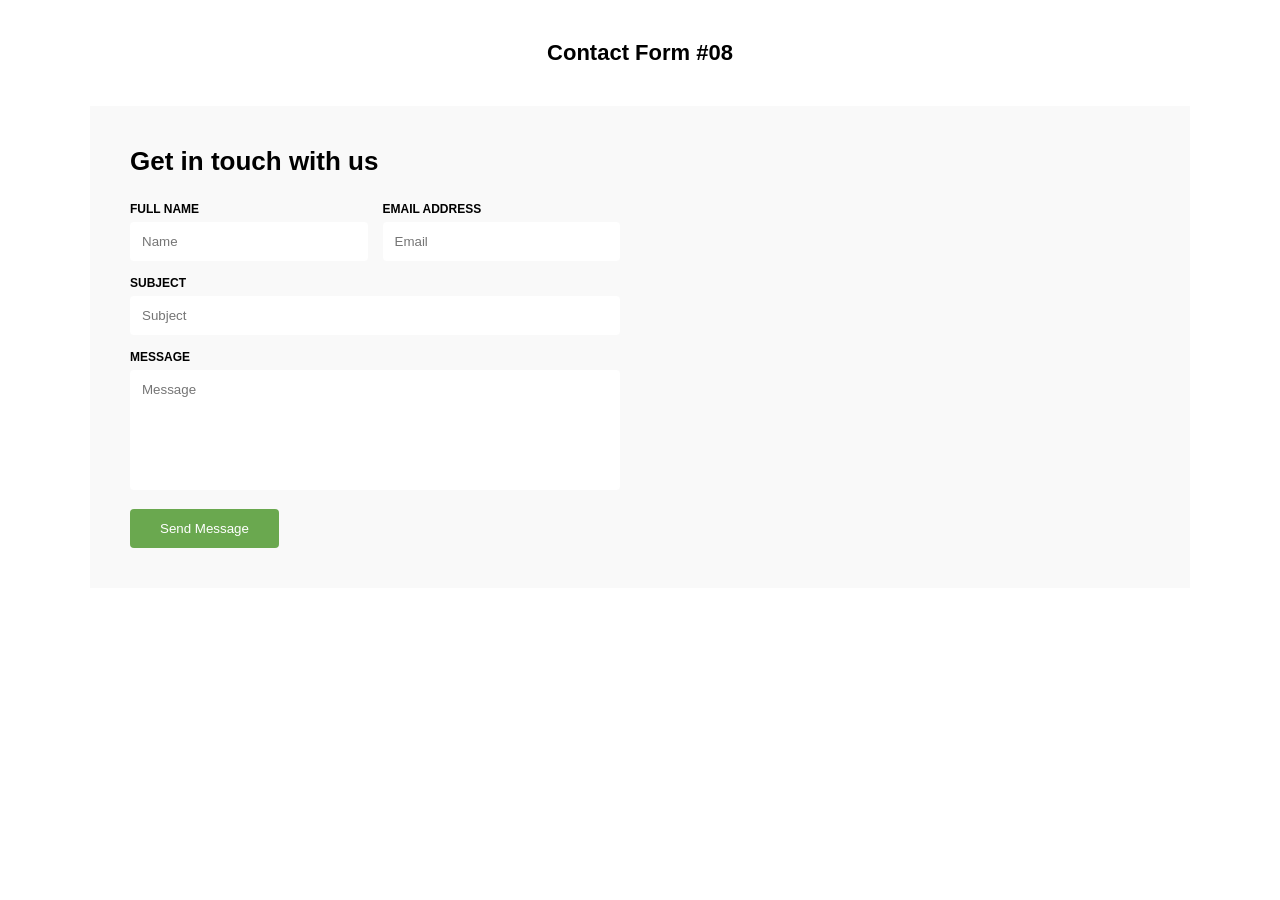
==== index.html @ e4a3cada "Add files via upload" ====
<!DOCTYPE html>
<html lang="en">
<head>
<meta charset="UTF-8">
<title>Contact Form #08</title>
<style>
*{
    margin:0;
    padding:0;
    box-sizing:border-box;
    font-family: Arial, sans-serif;
}

body{
    background:#ffffff;
}

.title{
    text-align:center;
    margin:40px 0;
    font-size:22px;
    font-weight:600;
}

.contact-container{
    max-width:1100px;
    margin:auto;
    background:#f9f9f9;
    display:grid;
    grid-template-areas:
        "form image";
    grid-template-columns: 1fr 1fr;
    padding:40px;
    gap:30px;
}

.contact-form{
    grid-area: form;
}

.contact-form h2{
    margin-bottom:25px;
    font-size:26px;
}

.form-grid{
    display:grid;
    grid-template-areas:
        "name email"
        "subject subject"
        "message message"
        "button button";
    gap:15px;
}

.name{ grid-area:name; }
.email{ grid-area:email; }
.subject{ grid-area:subject; }
.message{ grid-area:message; }
.button{ grid-area:button; }

label{
    font-size:12px;
    font-weight:600;
    display:block;
    margin-bottom:6px;
}

input, textarea{
    width:100%;
    padding:12px;
    border:none;
    border-radius:4px;
    background:#ffffff;
    outline:none;
}

textarea{
    height:120px;
    resize:none;
}

button{
    background:#6aa84f;
    color:#fff;
    border:none;
    padding:12px 30px;
    border-radius:4px;
    cursor:pointer;
    width:fit-content;
}

button:hover{
    background:#5c9645;
}

.contact-image{
    grid-area: image;
    background:url("https://images.unsplash.com/photo-1501004318641-b39e6451bec6")
    center/cover no-repeat;
    border-radius:6px;
    width: 500px;
    height: 400px;
}

@media(max-width:900px){
    .contact-container{
        grid-template-areas:
            "form"
            "image";
        grid-template-columns:1fr;
    }
}
</style>
</head>
<body>

<div class="title">Contact Form #08</div>

<div class="contact-container">

    <div class="contact-form">
        <h2>Get in touch with us</h2>

        <form class="form-grid">
            <div class="name">
                <label>FULL NAME</label>
                <input type="text" placeholder="Name">
            </div>

            <div class="email">
                <label>EMAIL ADDRESS</label>
                <input type="email" placeholder="Email">
            </div>

            <div class="subject">
                <label>SUBJECT</label>
                <input type="text" placeholder="Subject">
            </div>

            <div class="message">
                <label>MESSAGE</label>
                <textarea placeholder="Message"></textarea>
            </div>

            <div class="button">
                <button type="submit">Send Message</button>
            </div>
        </form>
    </div>

    <div class="contact-image"></div>

</div>

</body>
</html>
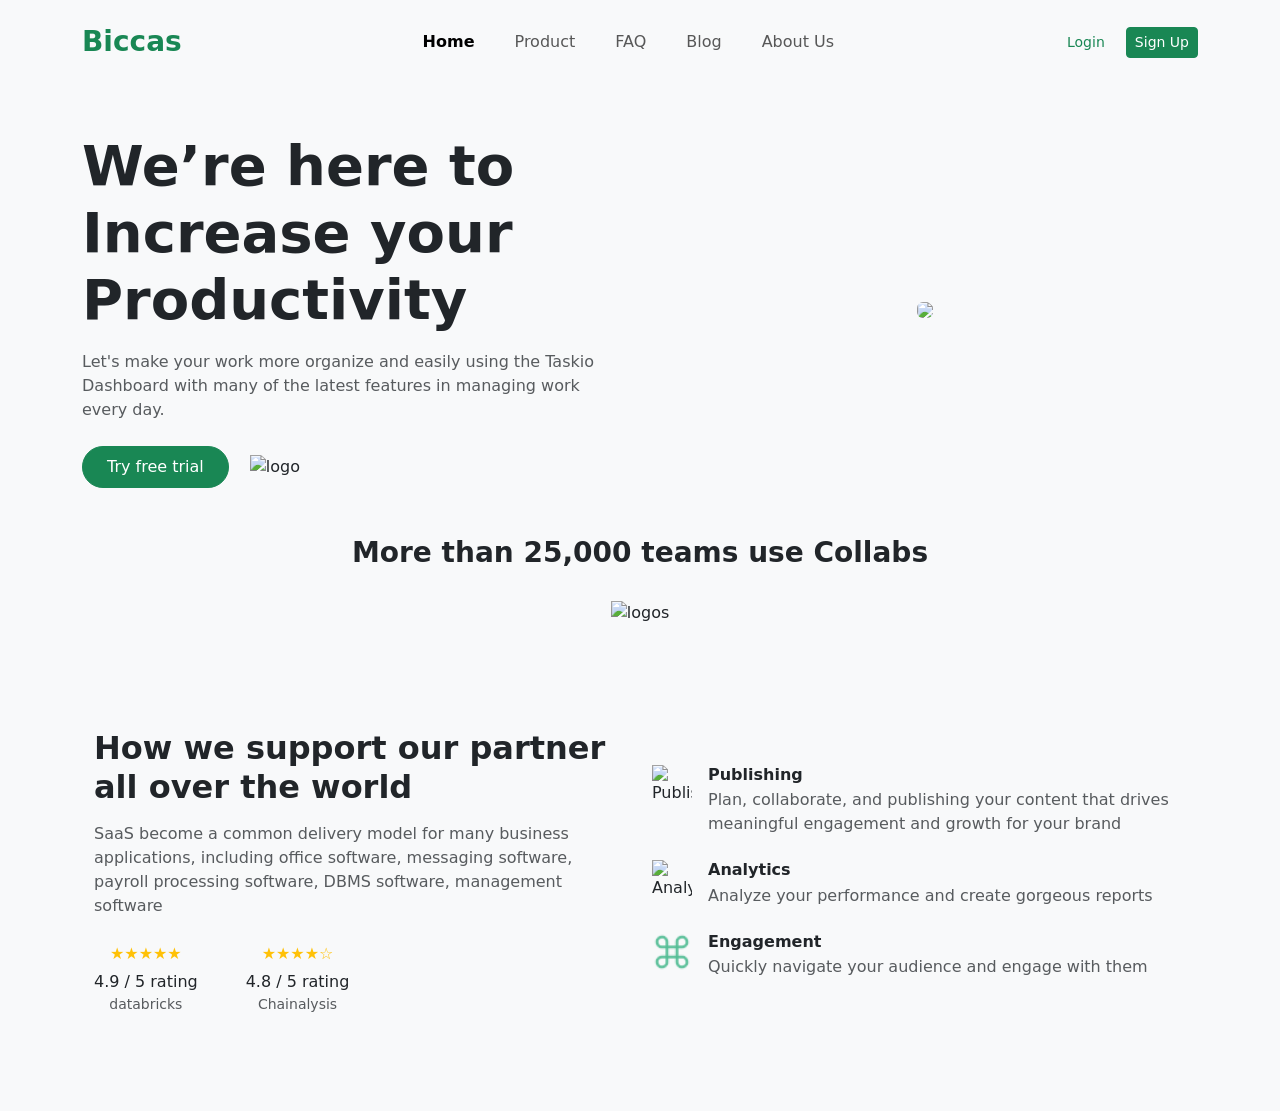
==== commit 865d203f: "Add files via upload" ====
--- a/index.html
+++ b/index.html
@@ -1,157 +1,171 @@
 <!DOCTYPE html>
 <html lang="en">
+
 <head>
-<meta charset="UTF-8">
-<title>Contact Form #08</title>
-<style>
-*{
-    margin:0;
-    padding:0;
-    box-sizing:border-box;
-    font-family: Arial, sans-serif;
-}
+    <meta charset="UTF-8">
+    <meta name="viewport" content="width=device-width, initial-scale=1">
+    <title>Biccas</title>
+    <link href="https://cdn.jsdelivr.net/npm/bootstrap@5.3.2/dist/css/bootstrap.min.css" rel="stylesheet">
+</head>
 
-body{
-    background:#ffffff;
-}
+<body class="bg-light">
 
-.title{
-    text-align:center;
-    margin:40px 0;
-    font-size:22px;
-    font-weight:600;
-}
+    <!-- Navbar -->
+    <nav class="navbar navbar-expand-lg bg-palegren py-3">
+        <div class="container">
+            <a class="navbar-brand fw-bold text-success fs-3" href="#">Biccas</a>
 
-.contact-container{
-    max-width:1100px;
-    margin:auto;
-    background:#f9f9f9;
-    display:grid;
-    grid-template-areas:
-        "form image";
-    grid-template-columns: 1fr 1fr;
-    padding:40px;
-    gap:30px;
-}
+            <button class="navbar-toggler" data-bs-toggle="collapse" data-bs-target="#nav">
+                <span class="navbar-toggler-icon"></span>
+            </button>
 
-.contact-form{
-    grid-area: form;
-}
+            <div class="collapse navbar-collapse" id="nav">
+                <ul class="navbar-nav mx-auto gap-4">
+                    <li class="nav-item"><a class="nav-link active fw-semibold" href="#">Home</a></li>
+                    <li class="nav-item"><a class="nav-link" href="#">Product</a></li>
+                    <li class="nav-item"><a class="nav-link" href="#">FAQ</a></li>
+                    <li class="nav-item"><a class="nav-link" href="#">Blog</a></li>
+                    <li class="nav-item"><a class="nav-link" href="#">About Us</a></li>
+                </ul>
 
-.contact-form h2{
-    margin-bottom:25px;
-    font-size:26px;
-}
+                <div>
+                    <button class="btn btn-outline-success btn-sm me-2 border-0 bg-transparent">Login</button>
+                    <button class="btn btn-success btn-sm">Sign Up</button>
+                </div>
+            </div>
+        </div>
+    </nav>
 
-.form-grid{
-    display:grid;
-    grid-template-areas:
-        "name email"
-        "subject subject"
-        "message message"
-        "button button";
-    gap:15px;
-}
+    <!-- Hero Section -->
+    <section class="py-5">
+        <div class="container">
+            <div class="row align-items-center">
 
-.name{ grid-area:name; }
-.email{ grid-area:email; }
-.subject{ grid-area:subject; }
-.message{ grid-area:message; }
-.button{ grid-area:button; }
+                <!-- Left Content -->
+                <div class="col-lg-6">
+                    <h1 class="display-4 fw-bold">
+                        We’re here to <br>
+                        Increase your <br>
+                        Productivity
+                    </h1>
 
-label{
-    font-size:12px;
-    font-weight:600;
-    display:block;
-    margin-bottom:6px;
-}
+                    <p class="text-muted mt-3">
+                        Let's make your work more organize and easily using the Taskio Dashboard
+                        with many of the latest features in managing work every day.
+                    </p>
 
-input, textarea{
-    width:100%;
-    padding:12px;
-    border:none;
-    border-radius:4px;
-    background:#ffffff;
-    outline:none;
-}
+                    <div class="mt-4">
+                        <button class="btn btn-success rounded-pill px-4 py-2">Try free trial</button>
+                        <span class="ms-3 fw-medium"><img src="./Frame 51.png" alt="logo"></span>
+                    </div>
+                </div>
 
-textarea{
-    height:120px;
-    resize:none;
-}
+                <!-- Right Image -->
+                <div class="col-lg-6 text-center">
+                    <div class="d-inline-block">
+                        <img src="./Group 138.png" class="img-fluid rounded">
+                    </div>
+                </div>
 
-button{
-    background:#6aa84f;
-    color:#fff;
-    border:none;
-    padding:12px 30px;
-    border-radius:4px;
-    cursor:pointer;
-    width:fit-content;
-}
 
-button:hover{
-    background:#5c9645;
-}
+                <script src="https://cdn.jsdelivr.net/npm/bootstrap@5.3.2/dist/js/bootstrap.bundle.min.js"></script>
 
-.contact-image{
-    grid-area: image;
-    background:url("https://images.unsplash.com/photo-1501004318641-b39e6451bec6")
-    center/cover no-repeat;
-    border-radius:6px;
-    width: 500px;
-    height: 400px;
-}
+                <body class="bg-light">
 
-@media(max-width:900px){
-    .contact-container{
-        grid-template-areas:
-            "form"
-            "image";
-        grid-template-columns:1fr;
-    }
-}
-</style>
-</head>
-<body>
+                    <section class="py-5">
+                        <div class="container text-center">
 
-<div class="title">Contact Form #08</div>
+                            <!-- Heading -->
+                            <h3 class="fw-semibold mb-4">
+                                More than 25,000 teams use Collabs
+                            </h3>
 
-<div class="contact-container">
+                            <!-- Logo Box -->
+                            <div class="d-inline-flex align-items-center gap-4 px-4 py-2 ">
+                                <img src="./Logo (1).png" alt="logos" class="img-fluid">
+                            </div>
 
-    <div class="contact-form">
-        <h2>Get in touch with us</h2>
+                        </div>
+                    </section>
 
-        <form class="form-grid">
-            <div class="name">
-                <label>FULL NAME</label>
-                <input type="text" placeholder="Name">
-            </div>
+                </body>
 
-            <div class="email">
-                <label>EMAIL ADDRESS</label>
-                <input type="email" placeholder="Email">
-            </div>
 
-            <div class="subject">
-                <label>SUBJECT</label>
-                <input type="text" placeholder="Subject">
-            </div>
+                <body class="bg-light">
 
-            <div class="message">
-                <label>MESSAGE</label>
-                <textarea placeholder="Message"></textarea>
-            </div>
+                    <section class="py-5">
+                        <div class="container">
+                            <div class="row align-items-center">
 
-            <div class="button">
-                <button type="submit">Send Message</button>
-            </div>
-        </form>
-    </div>
+                                <!-- Left Column -->
+                                <div class="col-lg-6 mb-5 mb-lg-0">
+                                    <h2 class="fw-bold">How we support our partner all over the world</h2>
+                                    <p class="text-muted mt-3">
+                                        SaaS become a common delivery model for many business applications, including
+                                        office software, messaging software, payroll processing software, DBMS software,
+                                        management software
+                                    </p>
 
-    <div class="contact-image"></div>
+                                    <!-- Ratings -->
+                                    <div class="d-flex gap-5 mt-4">
+                                        <div class="text-center">
+                                            <div class="text-warning mb-1">
+                                                ★★★★★
+                                            </div>
+                                            <div>4.9 / 5 rating</div>
+                                            <div class="text-muted small">databricks</div>
+                                        </div>
 
-</div>
+                                        <div class="text-center">
+                                            <div class="text-warning mb-1">
+                                                ★★★★☆
+                                            </div>
+                                            <div>4.8 / 5 rating</div>
+                                            <div class="text-muted small">Chainalysis</div>
+                                        </div>
+                                    </div>
+                                </div>
 
-</body>
+                                <!-- Right Column -->
+                                <div class="col-lg-6">
+                                    <div class="d-flex flex-column gap-4">
+
+                                        <div class="d-flex align-items-start gap-3">
+                                            <img src="./Vector.png" alt="Publishing" class="img-fluid"
+                                                style="width:40px;">
+                                            <div>
+                                                <h6 class="fw-bold mb-1">Publishing</h6>
+                                                <p class="text-muted mb-0">Plan, collaborate, and publishing your
+                                                    content that drives meaningful engagement and growth for your brand
+                                                </p>
+                                            </div>
+                                        </div>
+
+                                        <div class="d-flex align-items-start gap-3">
+                                            <img src="./pie-chart 1.png" alt="Analytics" class="img-fluid"
+                                                style="width:40px;">
+                                            <div>
+                                                <h6 class="fw-bold mb-1">Analytics</h6>
+                                                <p class="text-muted mb-0">Analyze your performance and create gorgeous
+                                                    reports</p>
+                                            </div>
+                                        </div>
+
+                                        <div class="d-flex align-items-start gap-3">
+                                            <img src="./command 1.png" alt="Engagement" class="img-fluid"
+                                                style="width:40px;">
+                                            <div>
+                                                <h6 class="fw-bold mb-1">Engagement</h6>
+                                                <p class="text-muted mb-0">Quickly navigate your audience and engage
+                                                    with them</p>
+                                            </div>
+                                        </div>
+
+                                    </div>
+                                </div>
+
+                            </div>
+                        </div>
+                    </section>
+
 </html>
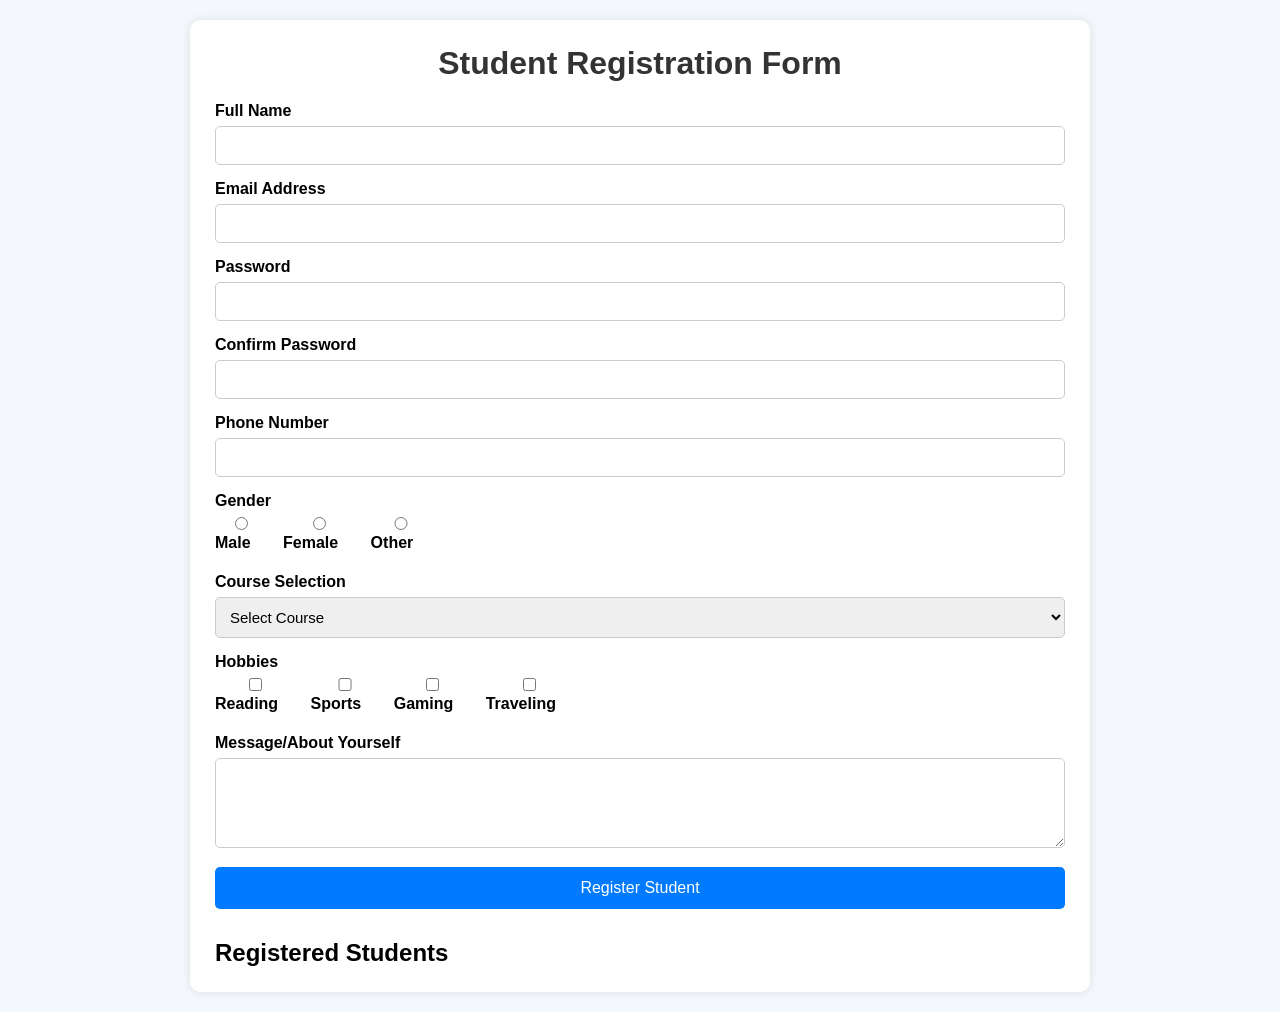
==== commit 026babaf: "Add files via upload" ====
--- a/index.html
+++ b/index.html
@@ -1,171 +1,203 @@
 <!DOCTYPE html>
 <html lang="en">
-
 <head>
-    <meta charset="UTF-8">
-    <meta name="viewport" content="width=device-width, initial-scale=1">
-    <title>Biccas</title>
-    <link href="https://cdn.jsdelivr.net/npm/bootstrap@5.3.2/dist/css/bootstrap.min.css" rel="stylesheet">
+  <meta charset="UTF-8" />
+  <meta name="viewport" content="width=device-width, initial-scale=1.0"/>
+  <title>Student Registration Form</title>
+
+  <style>
+    * {
+      margin: 0;
+      padding: 0;
+      box-sizing: border-box;
+      font-family: Arial, sans-serif;
+    }
+
+    body {
+      background: #f4f7fb;
+      display: flex;
+      justify-content: center;
+      align-items: flex-start;
+      min-height: 100vh;
+      padding: 20px;
+    }
+
+    .container {
+      width: 100%;
+      max-width: 900px;
+      background: white;
+      padding: 25px;
+      border-radius: 10px;
+      box-shadow: 0 0 10px rgba(0,0,0,0.1);
+    }
+
+    h1 {
+      text-align: center;
+      margin-bottom: 20px;
+      color: #333;
+    }
+
+    .form-group {
+      margin-bottom: 15px;
+    }
+
+    label {
+      display: block;
+      margin-bottom: 6px;
+      font-weight: bold;
+    }
+
+    input,
+    select,
+    textarea {
+      width: 100%;
+      padding: 10px;
+      border: 1px solid #ccc;
+      border-radius: 5px;
+      font-size: 15px;
+    }
+
+    textarea {
+      resize: vertical;
+    }
+
+    .gender-group,
+    .hobbies-group {
+      display: flex;
+      gap: 15px;
+      flex-wrap: wrap;
+    }
+
+    .error {
+      color: red;
+      font-size: 14px;
+      margin-top: 4px;
+    }
+
+    button {
+      width: 100%;
+      padding: 12px;
+      border: none;
+      background: #007bff;
+      color: white;
+      font-size: 16px;
+      border-radius: 5px;
+      cursor: pointer;
+    }
+
+    button:hover {
+      background: #0056b3;
+    }
+
+    .students-data {
+      margin-top: 30px;
+    }
+
+    .student-card {
+      background: #f9f9f9;
+      padding: 15px;
+      margin-bottom: 15px;
+      border-left: 5px solid #007bff;
+      border-radius: 5px;
+    }
+
+    @media (max-width: 600px) {
+      .gender-group,
+      .hobbies-group {
+        flex-direction: column;
+      }
+    }
+  </style>
 </head>
 
-<body class="bg-light">
-
-    <!-- Navbar -->
-    <nav class="navbar navbar-expand-lg bg-palegren py-3">
-        <div class="container">
-            <a class="navbar-brand fw-bold text-success fs-3" href="#">Biccas</a>
-
-            <button class="navbar-toggler" data-bs-toggle="collapse" data-bs-target="#nav">
-                <span class="navbar-toggler-icon"></span>
-            </button>
-
-            <div class="collapse navbar-collapse" id="nav">
-                <ul class="navbar-nav mx-auto gap-4">
-                    <li class="nav-item"><a class="nav-link active fw-semibold" href="#">Home</a></li>
-                    <li class="nav-item"><a class="nav-link" href="#">Product</a></li>
-                    <li class="nav-item"><a class="nav-link" href="#">FAQ</a></li>
-                    <li class="nav-item"><a class="nav-link" href="#">Blog</a></li>
-                    <li class="nav-item"><a class="nav-link" href="#">About Us</a></li>
-                </ul>
-
-                <div>
-                    <button class="btn btn-outline-success btn-sm me-2 border-0 bg-transparent">Login</button>
-                    <button class="btn btn-success btn-sm">Sign Up</button>
-                </div>
-            </div>
+<body>
+
+  <div class="container">
+    <h1>Student Registration Form</h1>
+
+    <form id="registrationForm">
+
+      <div class="form-group">
+        <label>Full Name</label>
+        <input type="text" id="fullName" />
+        <div class="error" id="nameError"></div>
+      </div>
+
+      <div class="form-group">
+        <label>Email Address</label>
+        <input type="email" id="email" />
+        <div class="error" id="emailError"></div>
+      </div>
+
+      <div class="form-group">
+        <label>Password</label>
+        <input type="password" id="password" />
+        <div class="error" id="passwordError"></div>
+      </div>
+
+      <div class="form-group">
+        <label>Confirm Password</label>
+        <input type="password" id="confirmPassword" />
+        <div class="error" id="confirmPasswordError"></div>
+      </div>
+
+      <div class="form-group">
+        <label>Phone Number</label>
+        <input type="text" id="phone" />
+        <div class="error" id="phoneError"></div>
+      </div>
+
+      <div class="form-group">
+        <label>Gender</label>
+        <div class="gender-group">
+          <label><input type="radio" name="gender" value="Male"> Male</label>
+          <label><input type="radio" name="gender" value="Female"> Female</label>
+          <label><input type="radio" name="gender" value="Other"> Other</label>
         </div>
-    </nav>
-
-    <!-- Hero Section -->
-    <section class="py-5">
-        <div class="container">
-            <div class="row align-items-center">
-
-                <!-- Left Content -->
-                <div class="col-lg-6">
-                    <h1 class="display-4 fw-bold">
-                        We’re here to <br>
-                        Increase your <br>
-                        Productivity
-                    </h1>
-
-                    <p class="text-muted mt-3">
-                        Let's make your work more organize and easily using the Taskio Dashboard
-                        with many of the latest features in managing work every day.
-                    </p>
-
-                    <div class="mt-4">
-                        <button class="btn btn-success rounded-pill px-4 py-2">Try free trial</button>
-                        <span class="ms-3 fw-medium"><img src="./Frame 51.png" alt="logo"></span>
-                    </div>
-                </div>
-
-                <!-- Right Image -->
-                <div class="col-lg-6 text-center">
-                    <div class="d-inline-block">
-                        <img src="./Group 138.png" class="img-fluid rounded">
-                    </div>
-                </div>
-
-
-                <script src="https://cdn.jsdelivr.net/npm/bootstrap@5.3.2/dist/js/bootstrap.bundle.min.js"></script>
-
-                <body class="bg-light">
-
-                    <section class="py-5">
-                        <div class="container text-center">
-
-                            <!-- Heading -->
-                            <h3 class="fw-semibold mb-4">
-                                More than 25,000 teams use Collabs
-                            </h3>
-
-                            <!-- Logo Box -->
-                            <div class="d-inline-flex align-items-center gap-4 px-4 py-2 ">
-                                <img src="./Logo (1).png" alt="logos" class="img-fluid">
-                            </div>
-
-                        </div>
-                    </section>
-
-                </body>
-
-
-                <body class="bg-light">
-
-                    <section class="py-5">
-                        <div class="container">
-                            <div class="row align-items-center">
-
-                                <!-- Left Column -->
-                                <div class="col-lg-6 mb-5 mb-lg-0">
-                                    <h2 class="fw-bold">How we support our partner all over the world</h2>
-                                    <p class="text-muted mt-3">
-                                        SaaS become a common delivery model for many business applications, including
-                                        office software, messaging software, payroll processing software, DBMS software,
-                                        management software
-                                    </p>
-
-                                    <!-- Ratings -->
-                                    <div class="d-flex gap-5 mt-4">
-                                        <div class="text-center">
-                                            <div class="text-warning mb-1">
-                                                ★★★★★
-                                            </div>
-                                            <div>4.9 / 5 rating</div>
-                                            <div class="text-muted small">databricks</div>
-                                        </div>
-
-                                        <div class="text-center">
-                                            <div class="text-warning mb-1">
-                                                ★★★★☆
-                                            </div>
-                                            <div>4.8 / 5 rating</div>
-                                            <div class="text-muted small">Chainalysis</div>
-                                        </div>
-                                    </div>
-                                </div>
-
-                                <!-- Right Column -->
-                                <div class="col-lg-6">
-                                    <div class="d-flex flex-column gap-4">
-
-                                        <div class="d-flex align-items-start gap-3">
-                                            <img src="./Vector.png" alt="Publishing" class="img-fluid"
-                                                style="width:40px;">
-                                            <div>
-                                                <h6 class="fw-bold mb-1">Publishing</h6>
-                                                <p class="text-muted mb-0">Plan, collaborate, and publishing your
-                                                    content that drives meaningful engagement and growth for your brand
-                                                </p>
-                                            </div>
-                                        </div>
-
-                                        <div class="d-flex align-items-start gap-3">
-                                            <img src="./pie-chart 1.png" alt="Analytics" class="img-fluid"
-                                                style="width:40px;">
-                                            <div>
-                                                <h6 class="fw-bold mb-1">Analytics</h6>
-                                                <p class="text-muted mb-0">Analyze your performance and create gorgeous
-                                                    reports</p>
-                                            </div>
-                                        </div>
-
-                                        <div class="d-flex align-items-start gap-3">
-                                            <img src="./command 1.png" alt="Engagement" class="img-fluid"
-                                                style="width:40px;">
-                                            <div>
-                                                <h6 class="fw-bold mb-1">Engagement</h6>
-                                                <p class="text-muted mb-0">Quickly navigate your audience and engage
-                                                    with them</p>
-                                            </div>
-                                        </div>
-
-                                    </div>
-                                </div>
-
-                            </div>
-                        </div>
-                    </section>
-
+        <div class="error" id="genderError"></div>
+      </div>
+
+      <div class="form-group">
+        <label>Course Selection</label>
+        <select id="course">
+          <option value="">Select Course</option>
+          <option value="Web Development">Web Development</option>
+          <option value="AI">Artificial Intelligence</option>
+          <option value="Cyber Security">Cyber Security</option>
+          <option value="Data Science">Data Science</option>
+        </select>
+        <div class="error" id="courseError"></div>
+      </div>
+
+      <div class="form-group">
+        <label>Hobbies</label>
+        <div class="hobbies-group">
+          <label><input type="checkbox" value="Reading"> Reading</label>
+          <label><input type="checkbox" value="Sports"> Sports</label>
+          <label><input type="checkbox" value="Gaming"> Gaming</label>
+          <label><input type="checkbox" value="Traveling"> Traveling</label>
+        </div>
+        <div class="error" id="hobbiesError"></div>
+      </div>
+
+      <div class="form-group">
+        <label>Message/About Yourself</label>
+        <textarea id="message" rows="4"></textarea>
+        <div class="error" id="messageError"></div>
+      </div>
+
+      <button type="submit">Register Student</button>
+
+    </form>
+
+    <div class="students-data">
+      <h2>Registered Students</h2>
+      <div id="studentList"></div>
+    </div>
+
+  </div>
+
+  <script src="script.js"></script>
+
+</body>
 </html>
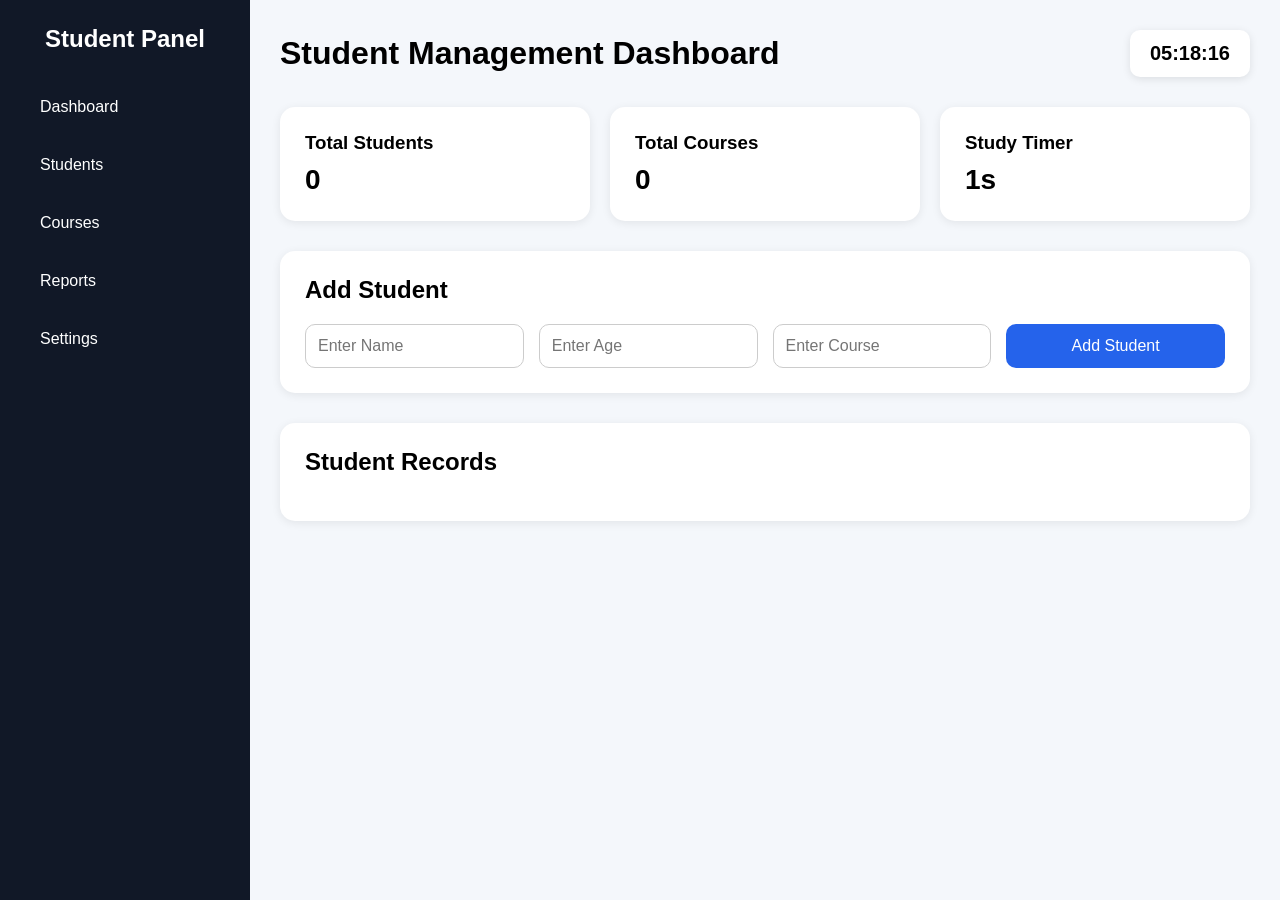
==== commit 942f6c66: "Add files via upload" ====
--- a/index.html
+++ b/index.html
@@ -1,203 +1,377 @@
 <!DOCTYPE html>
 <html lang="en">
 <head>
-  <meta charset="UTF-8" />
-  <meta name="viewport" content="width=device-width, initial-scale=1.0"/>
-  <title>Student Registration Form</title>
-
+  <meta charset="UTF-8">
+  <meta name="viewport" content="width=device-width, initial-scale=1.0">
+  <title>Student Management Dashboard</title>
   <style>
-    * {
-      margin: 0;
-      padding: 0;
-      box-sizing: border-box;
-      font-family: Arial, sans-serif;
-    }
-
-    body {
-      background: #f4f7fb;
-      display: flex;
-      justify-content: center;
-      align-items: flex-start;
-      min-height: 100vh;
-      padding: 20px;
-    }
-
-    .container {
-      width: 100%;
-      max-width: 900px;
-      background: white;
-      padding: 25px;
-      border-radius: 10px;
-      box-shadow: 0 0 10px rgba(0,0,0,0.1);
-    }
-
-    h1 {
-      text-align: center;
-      margin-bottom: 20px;
-      color: #333;
-    }
-
-    .form-group {
-      margin-bottom: 15px;
-    }
-
-    label {
-      display: block;
-      margin-bottom: 6px;
-      font-weight: bold;
-    }
-
-    input,
-    select,
-    textarea {
-      width: 100%;
-      padding: 10px;
-      border: 1px solid #ccc;
-      border-radius: 5px;
-      font-size: 15px;
-    }
-
-    textarea {
-      resize: vertical;
-    }
-
-    .gender-group,
-    .hobbies-group {
-      display: flex;
-      gap: 15px;
-      flex-wrap: wrap;
-    }
-
-    .error {
-      color: red;
-      font-size: 14px;
-      margin-top: 4px;
-    }
-
-    button {
-      width: 100%;
-      padding: 12px;
-      border: none;
-      background: #007bff;
-      color: white;
-      font-size: 16px;
-      border-radius: 5px;
-      cursor: pointer;
-    }
-
-    button:hover {
-      background: #0056b3;
-    }
-
-    .students-data {
-      margin-top: 30px;
-    }
-
-    .student-card {
-      background: #f9f9f9;
-      padding: 15px;
-      margin-bottom: 15px;
-      border-left: 5px solid #007bff;
-      border-radius: 5px;
-    }
-
-    @media (max-width: 600px) {
-      .gender-group,
-      .hobbies-group {
-        flex-direction: column;
-      }
-    }
+
+    *{
+      margin:0;
+      padding:0;
+      box-sizing:border-box;
+      font-family:Arial, sans-serif;
+    }
+
+    body{
+      background:#f4f7fb;
+    }
+
+    .dashboard{
+      display:grid;
+      grid-template-columns:250px 1fr;
+      min-height:100vh;
+    }
+
+    .sidebar{
+      background:#111827;
+      color:white;
+      padding:25px;
+    }
+
+    .sidebar h2{
+      text-align:center;
+      margin-bottom:30px;
+    }
+
+    .sidebar ul{
+      list-style:none;
+    }
+
+    .sidebar ul li{
+      padding:15px;
+      margin:10px 0;
+      border-radius:10px;
+      cursor:pointer;
+      transition:0.3s;
+    }
+
+    .sidebar ul li:hover{
+      background:#1f2937;
+    }
+
+    .main-content{
+      padding:30px;
+    }
+
+    .topbar{
+      display:flex;
+      justify-content:space-between;
+      align-items:center;
+      margin-bottom:30px;
+      flex-wrap:wrap;
+    }
+
+    .clock{
+      background:white;
+      padding:12px 20px;
+      border-radius:10px;
+      font-size:20px;
+      font-weight:bold;
+      box-shadow:0 2px 8px rgba(0,0,0,0.1);
+    }
+
+    .cards{
+      display:grid;
+      grid-template-columns:repeat(auto-fit,minmax(220px,1fr));
+      gap:20px;
+      margin-bottom:30px;
+    }
+
+    .card{
+      background:white;
+      padding:25px;
+      border-radius:15px;
+      box-shadow:0 2px 10px rgba(0,0,0,0.08);
+    }
+
+    .card h3{
+      margin-bottom:10px;
+    }
+
+    .card p{
+      font-size:28px;
+      font-weight:bold;
+    }
+
+    .form-section{
+      background:white;
+      padding:25px;
+      border-radius:15px;
+      margin-bottom:30px;
+      box-shadow:0 2px 10px rgba(0,0,0,0.08);
+    }
+
+    .form-section h2{
+      margin-bottom:20px;
+    }
+
+    .form-grid{
+      display:grid;
+      grid-template-columns:repeat(auto-fit,minmax(200px,1fr));
+      gap:15px;
+    }
+
+    input{
+      padding:12px;
+      border:1px solid #ccc;
+      border-radius:10px;
+      font-size:16px;
+    }
+
+    button{
+      background:#2563eb;
+      color:white;
+      border:none;
+      border-radius:10px;
+      padding:12px;
+      cursor:pointer;
+      transition:0.3s;
+      font-size:16px;
+    }
+
+    button:hover{
+      background:#1d4ed8;
+    }
+
+    .student-section{
+      background:white;
+      padding:25px;
+      border-radius:15px;
+      box-shadow:0 2px 10px rgba(0,0,0,0.08);
+    }
+
+    .student-section h2{
+      margin-bottom:20px;
+    }
+
+    .student-card{
+      background:#f9fafb;
+      padding:20px;
+      border-left:5px solid #2563eb;
+      border-radius:10px;
+      margin-bottom:20px;
+    }
+
+    .student-card h3{
+      margin-bottom:10px;
+    }
+
+    .student-card p{
+      margin:5px 0;
+    }
+
+    .actions{
+      margin-top:15px;
+      display:flex;
+      gap:10px;
+      flex-wrap:wrap;
+    }
+
+    .message-box{
+      margin-top:20px;
+      background:#dbeafe;
+      padding:15px;
+      border-radius:10px;
+      display:none;
+      font-weight:bold;
+    }
+
+    @media(max-width:768px){
+
+      .dashboard{
+        grid-template-columns:1fr;
+      }
+
+      .sidebar{
+        text-align:center;
+      }
+
+      .topbar{
+        flex-direction:column;
+        align-items:flex-start;
+        gap:10px;
+      }
+    }
+
   </style>
 </head>
 
 <body>
 
-  <div class="container">
-    <h1>Student Registration Form</h1>
-
-    <form id="registrationForm">
-
-      <div class="form-group">
-        <label>Full Name</label>
-        <input type="text" id="fullName" />
-        <div class="error" id="nameError"></div>
+  <div class="dashboard">
+
+    <aside class="sidebar">
+
+  <h2>Student Panel</h2>
+
+  <ul>
+
+    <li onclick="showSection('dashboard')">
+      Dashboard
+    </li>
+
+    <li onclick="showSection('students')">
+      Students
+    </li>
+
+    <li onclick="showSection('courses')">
+      Courses
+    </li>
+
+    <li onclick="showSection('reports')">
+      Reports
+    </li>
+
+    <li onclick="showSection('settings')">
+      Settings
+    </li>
+
+  </ul>
+
+</aside>
+
+    <main class="main-content">
+      <div class="topbar">
+        <h1>Student Management Dashboard</h1>
+        <div class="clock" id="clock">
+          00:00:00
+        </div>
       </div>
 
-      <div class="form-group">
-        <label>Email Address</label>
-        <input type="email" id="email" />
-        <div class="error" id="emailError"></div>
+      <div class="cards">
+        <div class="card">
+          <h3>Total Students</h3>
+          <p id="studentCount">0</p>
+        </div>
+        <div class="card">
+          <h3>Total Courses</h3>
+          <p id="courseCount">0</p>
+        </div>
+        <div class="card">
+          <h3>Study Timer</h3>
+          <p id="timer">0s</p>
+        </div>
       </div>
 
-      <div class="form-group">
-        <label>Password</label>
-        <input type="password" id="password" />
-        <div class="error" id="passwordError"></div>
+      <div class="form-section">
+        <h2>Add Student</h2>
+        <div class="form-grid">
+          <input type="text" id="name" placeholder="Enter Name">
+          <input type="number" id="age" placeholder="Enter Age">
+          <input type="text" id="course" placeholder="Enter Course">
+          <button onclick="addStudent()">
+            Add Student
+          </button>
+        </div>
       </div>
 
-      <div class="form-group">
-        <label>Confirm Password</label>
-        <input type="password" id="confirmPassword" />
-        <div class="error" id="confirmPasswordError"></div>
+      <div class="student-section">
+        <h2>Student Records</h2>
+        <div id="studentList"></div>
+
       </div>
 
-      <div class="form-group">
-        <label>Phone Number</label>
-        <input type="text" id="phone" />
-        <div class="error" id="phoneError"></div>
-      </div>
-
-      <div class="form-group">
-        <label>Gender</label>
-        <div class="gender-group">
-          <label><input type="radio" name="gender" value="Male"> Male</label>
-          <label><input type="radio" name="gender" value="Female"> Female</label>
-          <label><input type="radio" name="gender" value="Other"> Other</label>
-        </div>
-        <div class="error" id="genderError"></div>
-      </div>
-
-      <div class="form-group">
-        <label>Course Selection</label>
-        <select id="course">
-          <option value="">Select Course</option>
-          <option value="Web Development">Web Development</option>
-          <option value="AI">Artificial Intelligence</option>
-          <option value="Cyber Security">Cyber Security</option>
-          <option value="Data Science">Data Science</option>
-        </select>
-        <div class="error" id="courseError"></div>
-      </div>
-
-      <div class="form-group">
-        <label>Hobbies</label>
-        <div class="hobbies-group">
-          <label><input type="checkbox" value="Reading"> Reading</label>
-          <label><input type="checkbox" value="Sports"> Sports</label>
-          <label><input type="checkbox" value="Gaming"> Gaming</label>
-          <label><input type="checkbox" value="Traveling"> Traveling</label>
-        </div>
-        <div class="error" id="hobbiesError"></div>
-      </div>
-
-      <div class="form-group">
-        <label>Message/About Yourself</label>
-        <textarea id="message" rows="4"></textarea>
-        <div class="error" id="messageError"></div>
-      </div>
-
-      <button type="submit">Register Student</button>
-
-    </form>
-
-    <div class="students-data">
-      <h2>Registered Students</h2>
-      <div id="studentList"></div>
-    </div>
-
+      <div class="message-box" id="messageBox"></div>
+
+    </main>
   </div>
-
-  <script src="script.js"></script>
+  <script>
+    const students = [];
+    function Student(name, age, course){
+      this.name = name;
+      this.age = age;
+      this.course = course;
+      this.introduce = function(){
+        return `Hi! My name is ${this.name} and I study ${this.course}.`;
+      }
+      this.courseDetails = function(){
+        return `${this.name} is enrolled in ${this.course}.`;
+      }
+    }
+
+    function addStudent(){
+      const name = document.getElementById("name").value;
+      const age = document.getElementById("age").value;
+      const course = document.getElementById("course").value;
+      if(name === "" || age === "" || course === ""){
+        alert("Please fill all fields");
+        return;
+      }
+
+      const student = new Student(name, age, course);
+      students.push(student);
+      renderStudents();
+      document.getElementById("name").value = "";
+      document.getElementById("age").value = "";
+      document.getElementById("course").value = "";
+    }
+
+    function renderStudents(){
+      const studentList = document.getElementById("studentList");
+      studentList.innerHTML = "";
+      students.forEach((student, index) => {
+        const div = document.createElement("div");
+        div.classList.add("student-card");
+        div.innerHTML = `
+          <h3>${student.name}</h3>
+          <p><strong>Age:</strong> ${student.age}</p>
+          <p><strong>Course:</strong> ${student.course}</p>
+          <div class="actions">
+            <button onclick="showIntroduction(${index})">
+              Introduce
+            </button>
+            <button onclick="showCourse(${index})">
+              Course Details
+            </button>
+          </div>
+        `;
+        studentList.appendChild(div);
+      });
+      updateDashboard();
+    }
+
+    function showIntroduction(index){
+      const messageBox = document.getElementById("messageBox");
+      messageBox.style.display = "block";
+      messageBox.innerText = students[index].introduce();
+    }
+
+    function showCourse(index){
+      const messageBox = document.getElementById("messageBox");
+      messageBox.style.display = "block";
+      messageBox.innerText = students[index].courseDetails();
+    }
+
+    function updateDashboard(){
+      document.getElementById("studentCount").innerText =
+      students.length;
+      const uniqueCourses = [...new Set(
+        students.map(student => student.course)
+      )];
+      document.getElementById("courseCount").innerText =
+      uniqueCourses.length;
+    }
+
+    function updateClock(){
+      const now = new Date();
+      const hours = String(now.getHours()).padStart(2,"0");
+      const minutes = String(now.getMinutes()).padStart(2,"0");
+      const seconds = String(now.getSeconds()).padStart(2,"0");
+      document.getElementById("clock").innerText =
+      `${hours}:${minutes}:${seconds}`;
+    }
+
+    setInterval(updateClock,1000);
+    updateClock();
+
+    let seconds = 0;
+    setInterval(() => {
+      seconds++;
+      document.getElementById("timer").innerText =
+      `${seconds}s`;
+    },1000);
+  </script>
 
 </body>
 </html>
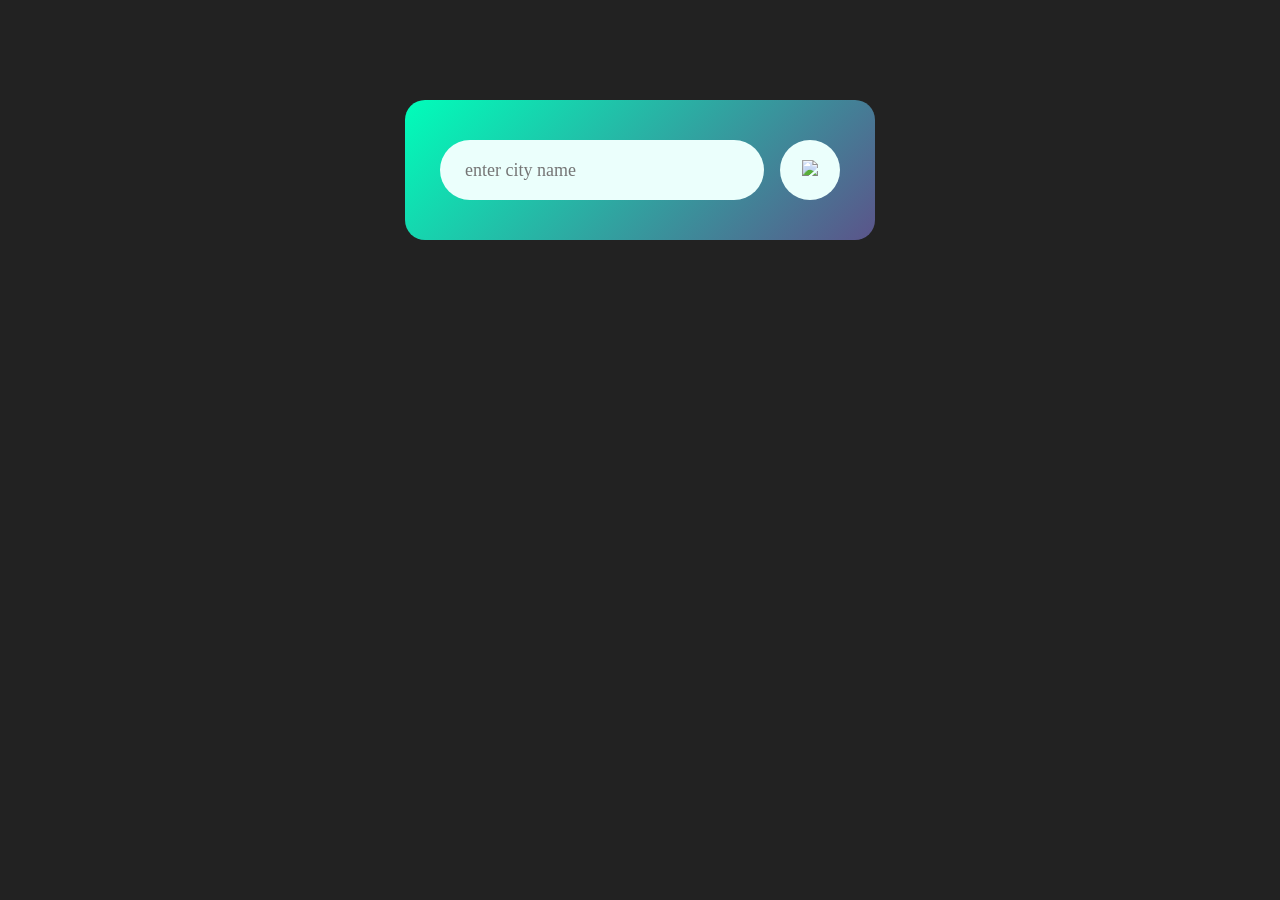
==== commit 28f6f889: "Add files via upload" ====
--- a/index.html
+++ b/index.html
@@ -1,377 +1,106 @@
 <!DOCTYPE html>
 <html lang="en">
+
 <head>
-  <meta charset="UTF-8">
-  <meta name="viewport" content="width=device-width, initial-scale=1.0">
-  <title>Student Management Dashboard</title>
-  <style>
-
-    *{
-      margin:0;
-      padding:0;
-      box-sizing:border-box;
-      font-family:Arial, sans-serif;
-    }
-
-    body{
-      background:#f4f7fb;
-    }
-
-    .dashboard{
-      display:grid;
-      grid-template-columns:250px 1fr;
-      min-height:100vh;
-    }
-
-    .sidebar{
-      background:#111827;
-      color:white;
-      padding:25px;
-    }
-
-    .sidebar h2{
-      text-align:center;
-      margin-bottom:30px;
-    }
-
-    .sidebar ul{
-      list-style:none;
-    }
-
-    .sidebar ul li{
-      padding:15px;
-      margin:10px 0;
-      border-radius:10px;
-      cursor:pointer;
-      transition:0.3s;
-    }
-
-    .sidebar ul li:hover{
-      background:#1f2937;
-    }
-
-    .main-content{
-      padding:30px;
-    }
-
-    .topbar{
-      display:flex;
-      justify-content:space-between;
-      align-items:center;
-      margin-bottom:30px;
-      flex-wrap:wrap;
-    }
-
-    .clock{
-      background:white;
-      padding:12px 20px;
-      border-radius:10px;
-      font-size:20px;
-      font-weight:bold;
-      box-shadow:0 2px 8px rgba(0,0,0,0.1);
-    }
-
-    .cards{
-      display:grid;
-      grid-template-columns:repeat(auto-fit,minmax(220px,1fr));
-      gap:20px;
-      margin-bottom:30px;
-    }
-
-    .card{
-      background:white;
-      padding:25px;
-      border-radius:15px;
-      box-shadow:0 2px 10px rgba(0,0,0,0.08);
-    }
-
-    .card h3{
-      margin-bottom:10px;
-    }
-
-    .card p{
-      font-size:28px;
-      font-weight:bold;
-    }
-
-    .form-section{
-      background:white;
-      padding:25px;
-      border-radius:15px;
-      margin-bottom:30px;
-      box-shadow:0 2px 10px rgba(0,0,0,0.08);
-    }
-
-    .form-section h2{
-      margin-bottom:20px;
-    }
-
-    .form-grid{
-      display:grid;
-      grid-template-columns:repeat(auto-fit,minmax(200px,1fr));
-      gap:15px;
-    }
-
-    input{
-      padding:12px;
-      border:1px solid #ccc;
-      border-radius:10px;
-      font-size:16px;
-    }
-
-    button{
-      background:#2563eb;
-      color:white;
-      border:none;
-      border-radius:10px;
-      padding:12px;
-      cursor:pointer;
-      transition:0.3s;
-      font-size:16px;
-    }
-
-    button:hover{
-      background:#1d4ed8;
-    }
-
-    .student-section{
-      background:white;
-      padding:25px;
-      border-radius:15px;
-      box-shadow:0 2px 10px rgba(0,0,0,0.08);
-    }
-
-    .student-section h2{
-      margin-bottom:20px;
-    }
-
-    .student-card{
-      background:#f9fafb;
-      padding:20px;
-      border-left:5px solid #2563eb;
-      border-radius:10px;
-      margin-bottom:20px;
-    }
-
-    .student-card h3{
-      margin-bottom:10px;
-    }
-
-    .student-card p{
-      margin:5px 0;
-    }
-
-    .actions{
-      margin-top:15px;
-      display:flex;
-      gap:10px;
-      flex-wrap:wrap;
-    }
-
-    .message-box{
-      margin-top:20px;
-      background:#dbeafe;
-      padding:15px;
-      border-radius:10px;
-      display:none;
-      font-weight:bold;
-    }
-
-    @media(max-width:768px){
-
-      .dashboard{
-        grid-template-columns:1fr;
-      }
-
-      .sidebar{
-        text-align:center;
-      }
-
-      .topbar{
-        flex-direction:column;
-        align-items:flex-start;
-        gap:10px;
-      }
-    }
-
-  </style>
+    <meta charset="UTF-8">
+    <meta name="viewport" content="width=device-width, initial-scale=1.0">
+    <title>Weather App</title>
+    <link rel="stylesheet" href="./style.css">
 </head>
 
 <body>
+    <div class="card">
+        <div class="search">
+            <input type="text" placeholder="enter city name" spellcheck="false">
+            <button><img src="./search.png"></button>
 
-  <div class="dashboard">
+        </div>
+        <div class="error">
+            <p>Invalid city name</p>
+        </div>
 
-    <aside class="sidebar">
 
-  <h2>Student Panel</h2>
+        <div class="weather">
+            <img src="./rain.png" class="weather-icon">
+            <h1 class="temp">22℃</h1>
+            <h2 class="city">New York</h2>
+            <div class="details">
+                <div class="col">
+                    <img src="./humidity.png">
+                    <div>
+                        <p class="humidity">50%</p>
+                        <p>Humidity</p>
+                    </div>
+                </div>
+                <div class="col">
+                    <img src="./wind.png">
+                    <div>
+                        <p class="wind">15 km/h</p>
+                        <p>Wind Speed</p>
+                    </div>
+                </div>
+            </div>
+        </div>
+    </div>
 
-  <ul>
 
-    <li onclick="showSection('dashboard')">
-      Dashboard
-    </li>
 
-    <li onclick="showSection('students')">
-      Students
-    </li>
+    <script>
+        const apikey = "298e8cd9b8f551229116cc85483b40dc";
+        const apiUrl = "https://api.openweathermap.org/data/2.5/weather?&units=metric&q=";
 
-    <li onclick="showSection('courses')">
-      Courses
-    </li>
+        const searchBox = document.querySelector(".search input");
+        const searchbtn = document.querySelector(".search button");
+        const weatherIcon = document.querySelector(".weather-icon")
 
-    <li onclick="showSection('reports')">
-      Reports
-    </li>
 
-    <li onclick="showSection('settings')">
-      Settings
-    </li>
+        async function checkWeather(city) {
+            const response = await fetch(apiUrl + city + `&appid=${apikey}`)
 
-  </ul>
+            if (response.status == 404) {
+                document.querySelector(".error").style.display = "block";
+                document.querySelector(".weather").style.display = "none";
+            } else {
+                var data = await response.json();
 
-</aside>
 
-    <main class="main-content">
-      <div class="topbar">
-        <h1>Student Management Dashboard</h1>
-        <div class="clock" id="clock">
-          00:00:00
-        </div>
-      </div>
 
-      <div class="cards">
-        <div class="card">
-          <h3>Total Students</h3>
-          <p id="studentCount">0</p>
-        </div>
-        <div class="card">
-          <h3>Total Courses</h3>
-          <p id="courseCount">0</p>
-        </div>
-        <div class="card">
-          <h3>Study Timer</h3>
-          <p id="timer">0s</p>
-        </div>
-      </div>
 
-      <div class="form-section">
-        <h2>Add Student</h2>
-        <div class="form-grid">
-          <input type="text" id="name" placeholder="Enter Name">
-          <input type="number" id="age" placeholder="Enter Age">
-          <input type="text" id="course" placeholder="Enter Course">
-          <button onclick="addStudent()">
-            Add Student
-          </button>
-        </div>
-      </div>
 
-      <div class="student-section">
-        <h2>Student Records</h2>
-        <div id="studentList"></div>
+                document.querySelector(".city").innerHTML = data.name;
+                document.querySelector(".temp").innerHTML = Math.round(data.main.temp) + "℃";
+                document.querySelector(".humidity").innerHTML = data.main.humidity + "%";
+                document.querySelector(".wind").innerHTML = data.wind.speed + "km/h";
+                if (data.weather[0].main == "Clouds") {
+                    weatherIcon.src = "./clouds.png"
+                }
+                else if (data.weather[0].main == "Clear") {
+                    weatherIcon.src = "./clear.png"
+                }
+                else if (data.weather[0].main == "Rain") {
+                    weatherIcon.src = "./rain.png"
+                }
+                else if (data.weather[0].main == "Drizzel") {
+                    weatherIcon.src = "./drizzle.png"
+                }
+                else if (data.weather[0].main == "Mist") {
+                    weatherIcon.src = "./mist.png"
+                }
 
-      </div>
 
-      <div class="message-box" id="messageBox"></div>
+                document.querySelector(".weather").style.display = "block";
+                document.querySelector(".error").style.display = "none";
+            }
 
-    </main>
-  </div>
-  <script>
-    const students = [];
-    function Student(name, age, course){
-      this.name = name;
-      this.age = age;
-      this.course = course;
-      this.introduce = function(){
-        return `Hi! My name is ${this.name} and I study ${this.course}.`;
-      }
-      this.courseDetails = function(){
-        return `${this.name} is enrolled in ${this.course}.`;
-      }
-    }
+        }
 
-    function addStudent(){
-      const name = document.getElementById("name").value;
-      const age = document.getElementById("age").value;
-      const course = document.getElementById("course").value;
-      if(name === "" || age === "" || course === ""){
-        alert("Please fill all fields");
-        return;
-      }
+        searchbtn.addEventListener("click", () => {
+            checkWeather(searchBox.value);
+        })
 
-      const student = new Student(name, age, course);
-      students.push(student);
-      renderStudents();
-      document.getElementById("name").value = "";
-      document.getElementById("age").value = "";
-      document.getElementById("course").value = "";
-    }
 
-    function renderStudents(){
-      const studentList = document.getElementById("studentList");
-      studentList.innerHTML = "";
-      students.forEach((student, index) => {
-        const div = document.createElement("div");
-        div.classList.add("student-card");
-        div.innerHTML = `
-          <h3>${student.name}</h3>
-          <p><strong>Age:</strong> ${student.age}</p>
-          <p><strong>Course:</strong> ${student.course}</p>
-          <div class="actions">
-            <button onclick="showIntroduction(${index})">
-              Introduce
-            </button>
-            <button onclick="showCourse(${index})">
-              Course Details
-            </button>
-          </div>
-        `;
-        studentList.appendChild(div);
-      });
-      updateDashboard();
-    }
-
-    function showIntroduction(index){
-      const messageBox = document.getElementById("messageBox");
-      messageBox.style.display = "block";
-      messageBox.innerText = students[index].introduce();
-    }
-
-    function showCourse(index){
-      const messageBox = document.getElementById("messageBox");
-      messageBox.style.display = "block";
-      messageBox.innerText = students[index].courseDetails();
-    }
-
-    function updateDashboard(){
-      document.getElementById("studentCount").innerText =
-      students.length;
-      const uniqueCourses = [...new Set(
-        students.map(student => student.course)
-      )];
-      document.getElementById("courseCount").innerText =
-      uniqueCourses.length;
-    }
-
-    function updateClock(){
-      const now = new Date();
-      const hours = String(now.getHours()).padStart(2,"0");
-      const minutes = String(now.getMinutes()).padStart(2,"0");
-      const seconds = String(now.getSeconds()).padStart(2,"0");
-      document.getElementById("clock").innerText =
-      `${hours}:${minutes}:${seconds}`;
-    }
-
-    setInterval(updateClock,1000);
-    updateClock();
-
-    let seconds = 0;
-    setInterval(() => {
-      seconds++;
-      document.getElementById("timer").innerText =
-      `${seconds}s`;
-    },1000);
-  </script>
+    </script>
 
 </body>
+
 </html>
--- a/style.css
+++ b/style.css
@@ -0,0 +1,93 @@
+*{
+    margin: 0%;
+    padding: 0%;
+    font-family: 'poppins','sans-serif';
+    box-sizing: border-box;
+}
+body{
+    background: #222;
+}
+.card{
+    width: 90%;
+    max-width: 470px;
+    background: linear-gradient(135deg,#00feba,#5b548a) ;
+    color: #fff;
+    margin: 100px auto 0;
+    border-radius: 20px;
+    padding: 40px 35px;
+    text-align: center;
+}
+.search{
+    width: 100%;
+    display: flex;
+    align-items: center;
+    justify-content: space-between;
+}
+.search input{
+border: 0;
+outline: 0;
+background: #ebfffc;
+color: #555;
+padding: 10px 25px;
+height: 60px;
+border-radius:30px ;
+flex: 1;
+margin-right: 16px;
+font-size: 18px;
+}
+.search button{
+    border: 0;
+    outline: 0;
+    background-color: #ebfffc;
+    border-radius: 50%;
+    width: 60px;
+    height: 60px;
+    cursor: pointer;
+}
+.search button img{
+    width: 16px;
+
+}
+.weather-icon{
+    width: 170px;
+    margin-top: 30px;
+}
+.weather h1{
+    font-size: 80px;
+    font-weight: 500;
+}
+.weather h2{
+      font-size: 45px;
+      font-weight: 400;
+      margin-top: -10px;
+}
+.details{
+    display: flex;
+    align-items: center;
+    justify-content: space-between;
+    padding: 0 20px;
+    margin-top: 50px;
+}
+.col{
+    display: flex;
+    align-items: center;
+    text-align: left;
+}
+.col img{
+    width: 40px;
+    margin-right: 10px;
+}
+.humidity , .wind{
+    font-size: 28px;
+    margin-top: -6px;
+}
+.weather{
+    display: none;
+}
+.error{
+    text-align: left;
+    margin-left: 10px;
+    font-size: 14px;
+    margin-top: 10px;
+    display: none;
+}
